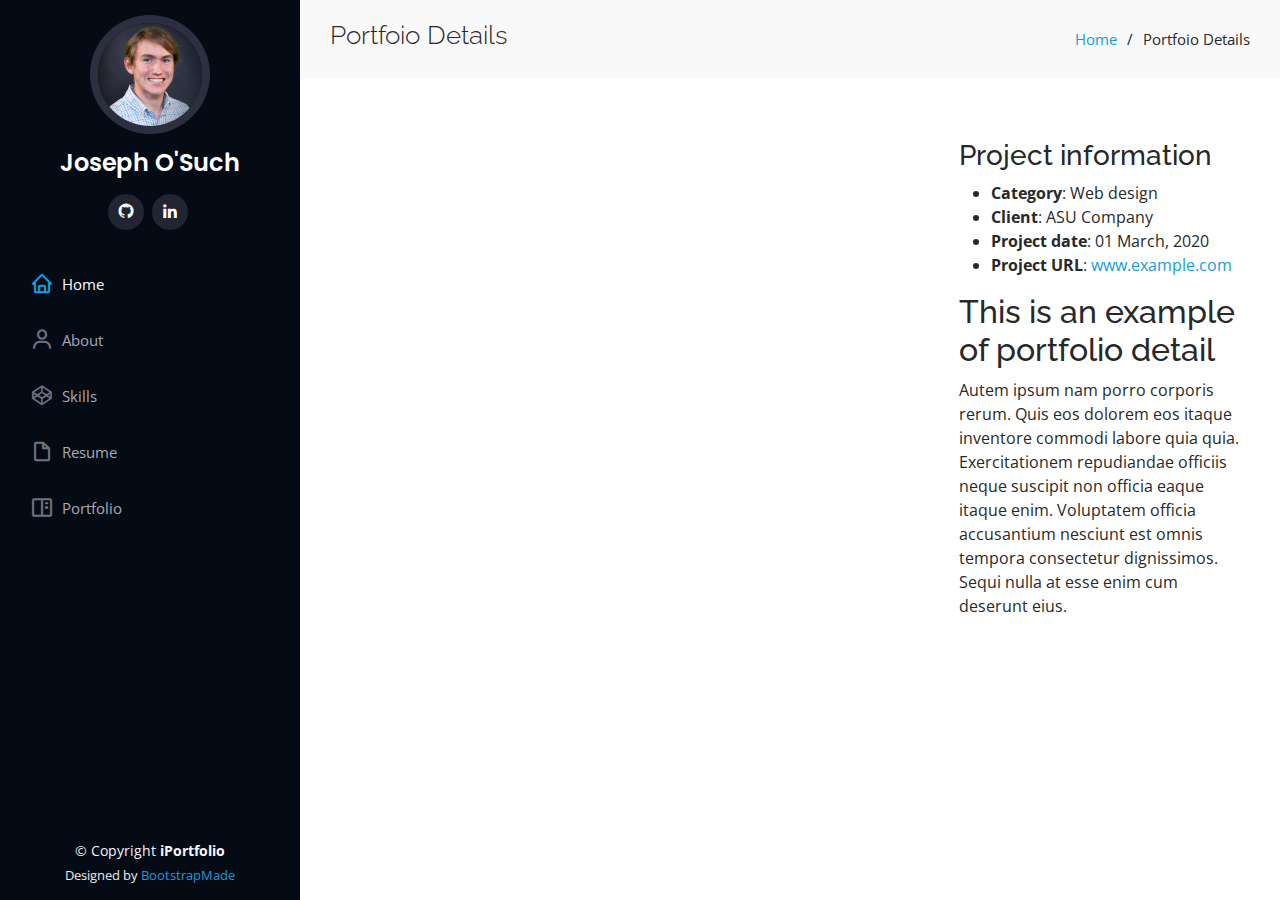
==== projects/amongus-shell/index.html @ 71b03f49 "Add index.html pages to all projects" ====
<!DOCTYPE html>
<html lang="en">

<head>
  <meta charset="utf-8">
  <meta content="width=device-width, initial-scale=1.0" name="viewport">

  <title>Portfolio Details - iPortfolio Bootstrap Template</title>
  <meta content="" name="description">
  <meta content="" name="keywords">

  <!-- Favicons -->
  <link href="/assets/img/favicon.png" rel="icon">
  <link href="/assets/img/apple-touch-icon.png" rel="apple-touch-icon">

  <!-- Google Fonts -->
  <link href="https://fonts.googleapis.com/css?family=Open+Sans:300,300i,400,400i,600,600i,700,700i|Raleway:300,300i,400,400i,500,500i,600,600i,700,700i|Poppins:300,300i,400,400i,500,500i,600,600i,700,700i" rel="stylesheet">

  <!-- Vendor CSS Files -->
  <link href="/assets/vendor/aos/aos.css" rel="stylesheet">
  <link href="/assets/vendor/bootstrap/css/bootstrap.min.css" rel="stylesheet">
  <link href="/assets/vendor/bootstrap-icons/bootstrap-icons.css" rel="stylesheet">
  <link href="/assets/vendor/boxicons/css/boxicons.min.css" rel="stylesheet">
  <link href="/assets/vendor/glightbox/css/glightbox.min.css" rel="stylesheet">
  <link href="/assets/vendor/swiper/swiper-bundle.min.css" rel="stylesheet">

  <!-- Template Main CSS File -->
  <link href="/assets/css/style.css" rel="stylesheet">

  <!-- =======================================================
  * Template Name: iPortfolio
  * Updated: Nov 17 2023 with Bootstrap v5.3.2
  * Template URL: https://bootstrapmade.com/iportfolio-bootstrap-portfolio-websites-template/
  * Author: BootstrapMade.com
  * License: https://bootstrapmade.com/license/
  ======================================================== -->
</head>

<body>

  <!-- ======= Mobile nav toggle button ======= -->
  <i class="bi bi-list mobile-nav-toggle d-xl-none"></i>

  <!-- ======= Header ======= -->
  <header id="header">
    <div class="d-flex flex-column">

      <div class="profile">
        <img src="/assets/img/profile-img.jpg" alt="" class="img-fluid rounded-circle">
        <h1 class="text-light"><a href="/index.html">Joseph O'Such</a></h1>
        <div class="social-links mt-3 text-center">
          <a href="https://github.com/runnerjoe28" class="github"><i class="bx bxl-github"></i></a>
          <a href="https://www.linkedin.com/in/joseph-osuch/" class="linkedin"><i class="bx bxl-linkedin"></i></a>
        </div>
      </div>

      <nav id="navbar" class="nav-menu navbar">
        <ul>
          <li><a href="#hero" class="nav-link scrollto active"><i class="bx bx-home"></i> <span>Home</span></a></li>
          <li><a href="#about" class="nav-link scrollto"><i class="bx bx-user"></i> <span>About</span></a></li>
          <li><a href="#skills" class="nav-link scrollto"><i class="bx bxl-codepen"></i> <span>Skills</span></a></li>
          <li><a href="#resume" class="nav-link scrollto"><i class="bx bx-file-blank"></i> <span>Resume</span></a></li>
          <li><a href="#portfolio" class="nav-link scrollto"><i class="bx bx-book-content"></i> <span>Portfolio</span></a></li>
        </ul>
      </nav><!-- .nav-menu -->
    </div>
  </header><!-- End Header -->

  <main id="main">

    <!-- ======= Breadcrumbs ======= -->
    <section id="breadcrumbs" class="breadcrumbs">
      <div class="container">

        <div class="d-flex justify-content-between align-items-center">
          <h2>Portfoio Details</h2>
          <ol>
            <li><a href="/index.html">Home</a></li>
            <li>Portfoio Details</li>
          </ol>
        </div>

      </div>
    </section><!-- End Breadcrumbs -->

    <!-- ======= Portfolio Details Section ======= -->
    <section id="portfolio-details" class="portfolio-details">
      <div class="container">

        <div class="row gy-4">

          <div class="col-lg-8">
            <div class="portfolio-details-slider swiper">
              <div class="swiper-wrapper align-items-center">

                <div class="swiper-slide">
                  <img src="assets/img/portfolio/portfolio-details-1.jpg" alt="">
                </div>

                <div class="swiper-slide">
                  <img src="assets/img/portfolio/portfolio-details-2.jpg" alt="">
                </div>

                <div class="swiper-slide">
                  <img src="assets/img/portfolio/portfolio-details-3.jpg" alt="">
                </div>

              </div>
              <div class="swiper-pagination"></div>
            </div>
          </div>

          <div class="col-lg-4">
            <div class="portfolio-info">
              <h3>Project information</h3>
              <ul>
                <li><strong>Category</strong>: Web design</li>
                <li><strong>Client</strong>: ASU Company</li>
                <li><strong>Project date</strong>: 01 March, 2020</li>
                <li><strong>Project URL</strong>: <a href="#">www.example.com</a></li>
              </ul>
            </div>
            <div class="portfolio-description">
              <h2>This is an example of portfolio detail</h2>
              <p>
                Autem ipsum nam porro corporis rerum. Quis eos dolorem eos itaque inventore commodi labore quia quia. Exercitationem repudiandae officiis neque suscipit non officia eaque itaque enim. Voluptatem officia accusantium nesciunt est omnis tempora consectetur dignissimos. Sequi nulla at esse enim cum deserunt eius.
              </p>
            </div>
          </div>

        </div>

      </div>
    </section><!-- End Portfolio Details Section -->

  </main><!-- End #main -->

  <!-- ======= Footer ======= -->
  <footer id="footer">
    <div class="container">
      <div class="copyright">
        &copy; Copyright <strong><span>iPortfolio</span></strong>
      </div>
      <div class="credits">
        <!-- All the links in the footer should remain intact. -->
        <!-- You can delete the links only if you purchased the pro version. -->
        <!-- Licensing information: https://bootstrapmade.com/license/ -->
        <!-- Purchase the pro version with working PHP/AJAX contact form: https://bootstrapmade.com/iportfolio-bootstrap-portfolio-websites-template/ -->
        Designed by <a href="https://bootstrapmade.com/">BootstrapMade</a>
      </div>
    </div>
  </footer><!-- End  Footer -->

  <a href="#" class="back-to-top d-flex align-items-center justify-content-center"><i class="bi bi-arrow-up-short"></i></a>

  <!-- Vendor JS Files -->
  <script src="assets/vendor/purecounter/purecounter_vanilla.js"></script>
  <script src="assets/vendor/aos/aos.js"></script>
  <script src="assets/vendor/bootstrap/js/bootstrap.bundle.min.js"></script>
  <script src="assets/vendor/glightbox/js/glightbox.min.js"></script>
  <script src="assets/vendor/isotope-layout/isotope.pkgd.min.js"></script>
  <script src="assets/vendor/swiper/swiper-bundle.min.js"></script>
  <script src="assets/vendor/typed.js/typed.umd.js"></script>
  <script src="assets/vendor/waypoints/noframework.waypoints.js"></script>
  <script src="assets/vendor/php-email-form/validate.js"></script>

  <!-- Template Main JS File -->
  <script src="assets/js/main.js"></script>

</body>

</html>
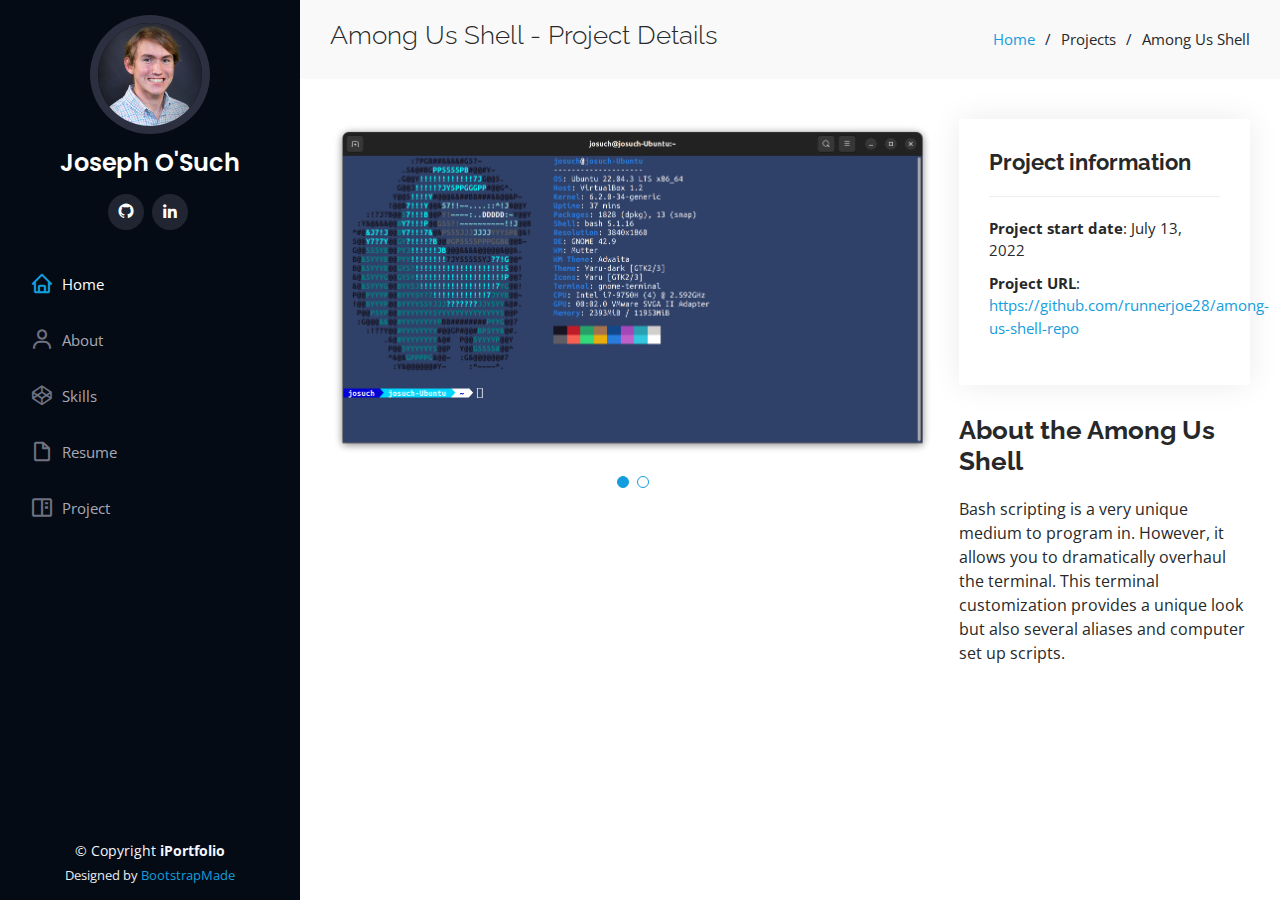
==== commit 5c92c99e: "Add Among Us Shell project details" ====
--- a/projects/amongus-shell/index.html
+++ b/projects/amongus-shell/index.html
@@ -5,7 +5,7 @@
   <meta charset="utf-8">
   <meta content="width=device-width, initial-scale=1.0" name="viewport">
 
-  <title>Portfolio Details - iPortfolio Bootstrap Template</title>
+  <title>Among Us Shell - Project Details</title>
   <meta content="" name="description">
   <meta content="" name="keywords">
 
@@ -56,11 +56,11 @@
 
       <nav id="navbar" class="nav-menu navbar">
         <ul>
-          <li><a href="#hero" class="nav-link scrollto active"><i class="bx bx-home"></i> <span>Home</span></a></li>
-          <li><a href="#about" class="nav-link scrollto"><i class="bx bx-user"></i> <span>About</span></a></li>
-          <li><a href="#skills" class="nav-link scrollto"><i class="bx bxl-codepen"></i> <span>Skills</span></a></li>
-          <li><a href="#resume" class="nav-link scrollto"><i class="bx bx-file-blank"></i> <span>Resume</span></a></li>
-          <li><a href="#portfolio" class="nav-link scrollto"><i class="bx bx-book-content"></i> <span>Portfolio</span></a></li>
+          <li><a href="/#hero" class="nav-link scrollto active"><i class="bx bx-home"></i> <span>Home</span></a></li>
+          <li><a href="/#about" class="nav-link scrollto"><i class="bx bx-user"></i> <span>About</span></a></li>
+          <li><a href="/#skills" class="nav-link scrollto"><i class="bx bxl-codepen"></i> <span>Skills</span></a></li>
+          <li><a href="/#resume" class="nav-link scrollto"><i class="bx bx-file-blank"></i> <span>Resume</span></a></li>
+          <li><a href="/#project" class="nav-link scrollto"><i class="bx bx-book-content"></i> <span>Project</span></a></li>
         </ul>
       </nav><!-- .nav-menu -->
     </div>
@@ -73,36 +73,33 @@
       <div class="container">
 
         <div class="d-flex justify-content-between align-items-center">
-          <h2>Portfoio Details</h2>
+          <h2>Among Us Shell - Project Details</h2>
           <ol>
-            <li><a href="/index.html">Home</a></li>
-            <li>Portfoio Details</li>
+            <li><a href="/">Home</a></li>
+            <li>Projects</li>
+            <li>Among Us Shell</li>
           </ol>
         </div>
 
       </div>
     </section><!-- End Breadcrumbs -->
 
-    <!-- ======= Portfolio Details Section ======= -->
-    <section id="portfolio-details" class="portfolio-details">
+    <!-- ======= Project Details Section ======= -->
+    <section id="project-details" class="project-details">
       <div class="container">
 
         <div class="row gy-4">
 
           <div class="col-lg-8">
-            <div class="portfolio-details-slider swiper">
+            <div class="project-details-slider swiper">
               <div class="swiper-wrapper align-items-center">
 
                 <div class="swiper-slide">
-                  <img src="assets/img/portfolio/portfolio-details-1.jpg" alt="">
+                  <img src="/projects/amongus-shell/index.png" alt="">
                 </div>
 
                 <div class="swiper-slide">
-                  <img src="assets/img/portfolio/portfolio-details-2.jpg" alt="">
-                </div>
-
-                <div class="swiper-slide">
-                  <img src="assets/img/portfolio/portfolio-details-3.jpg" alt="">
+                  <img src="/projects/amongus-shell/github-repo.png" alt="">
                 </div>
 
               </div>
@@ -111,19 +108,17 @@
           </div>
 
           <div class="col-lg-4">
-            <div class="portfolio-info">
+            <div class="project-info">
               <h3>Project information</h3>
               <ul>
-                <li><strong>Category</strong>: Web design</li>
-                <li><strong>Client</strong>: ASU Company</li>
-                <li><strong>Project date</strong>: 01 March, 2020</li>
-                <li><strong>Project URL</strong>: <a href="#">www.example.com</a></li>
+                <li><strong>Project start date</strong>: July 13, 2022</li>
+                <li><strong>Project URL</strong>: <a href="#">https://github.com/runnerjoe28/among-us-shell-repo</a></li>
               </ul>
             </div>
-            <div class="portfolio-description">
-              <h2>This is an example of portfolio detail</h2>
+            <div class="project-description">
+              <h2>About the Among Us Shell</h2>
               <p>
-                Autem ipsum nam porro corporis rerum. Quis eos dolorem eos itaque inventore commodi labore quia quia. Exercitationem repudiandae officiis neque suscipit non officia eaque itaque enim. Voluptatem officia accusantium nesciunt est omnis tempora consectetur dignissimos. Sequi nulla at esse enim cum deserunt eius.
+                Bash scripting is a very unique medium to program in. However, it allows you to dramatically overhaul the terminal. This terminal customization provides a unique look but also several aliases and computer set up scripts.
               </p>
             </div>
           </div>
@@ -131,7 +126,7 @@
         </div>
 
       </div>
-    </section><!-- End Portfolio Details Section -->
+    </section><!-- End Project Details Section -->
 
   </main><!-- End #main -->
 
@@ -154,18 +149,18 @@
   <a href="#" class="back-to-top d-flex align-items-center justify-content-center"><i class="bi bi-arrow-up-short"></i></a>
 
   <!-- Vendor JS Files -->
-  <script src="assets/vendor/purecounter/purecounter_vanilla.js"></script>
-  <script src="assets/vendor/aos/aos.js"></script>
-  <script src="assets/vendor/bootstrap/js/bootstrap.bundle.min.js"></script>
-  <script src="assets/vendor/glightbox/js/glightbox.min.js"></script>
-  <script src="assets/vendor/isotope-layout/isotope.pkgd.min.js"></script>
-  <script src="assets/vendor/swiper/swiper-bundle.min.js"></script>
-  <script src="assets/vendor/typed.js/typed.umd.js"></script>
-  <script src="assets/vendor/waypoints/noframework.waypoints.js"></script>
-  <script src="assets/vendor/php-email-form/validate.js"></script>
+  <script src="/assets/vendor/purecounter/purecounter_vanilla.js"></script>
+  <script src="/assets/vendor/aos/aos.js"></script>
+  <script src="/assets/vendor/bootstrap/js/bootstrap.bundle.min.js"></script>
+  <script src="/assets/vendor/glightbox/js/glightbox.min.js"></script>
+  <script src="/assets/vendor/isotope-layout/isotope.pkgd.min.js"></script>
+  <script src="/assets/vendor/swiper/swiper-bundle.min.js"></script>
+  <script src="/assets/vendor/typed.js/typed.umd.js"></script>
+  <script src="/assets/vendor/waypoints/noframework.waypoints.js"></script>
+  <script src="/assets/vendor/php-email-form/validate.js"></script>
 
   <!-- Template Main JS File -->
-  <script src="assets/js/main.js"></script>
+  <script src="/assets/js/main.js"></script>
 
 </body>
 
